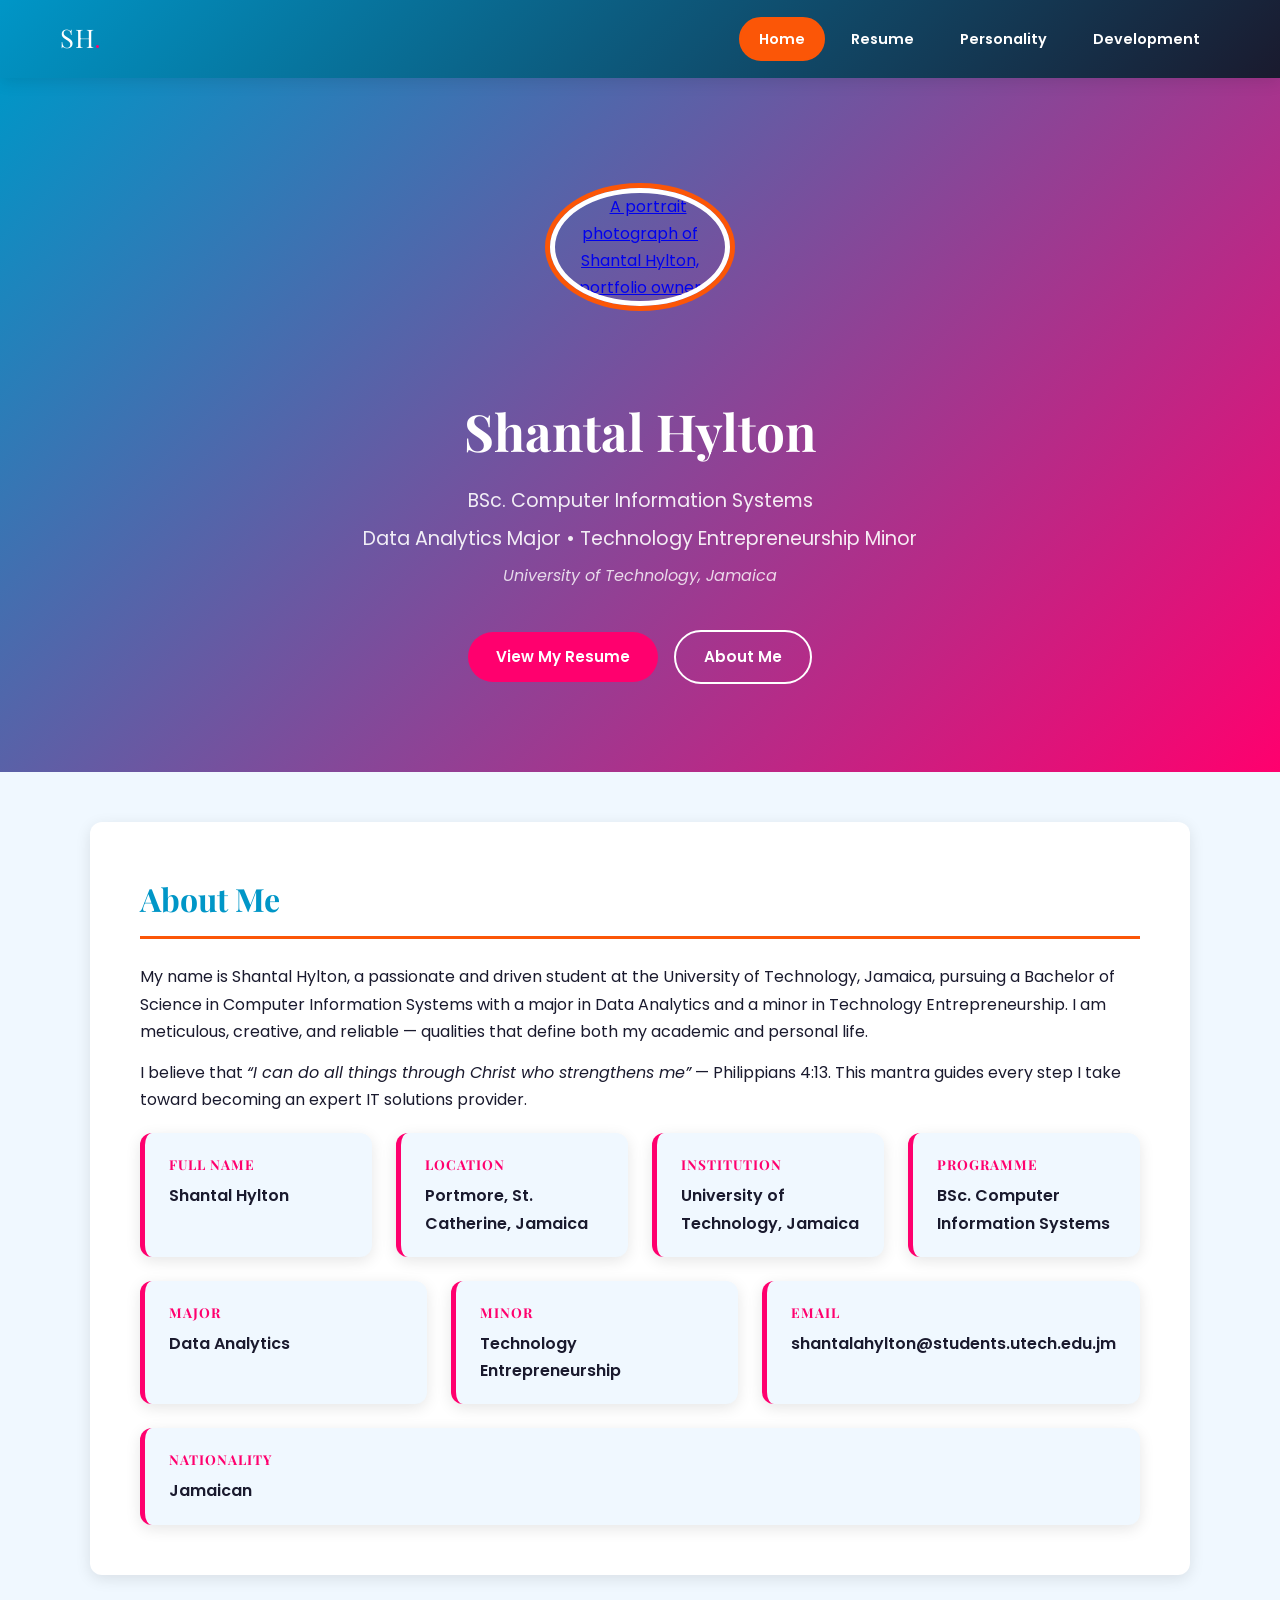
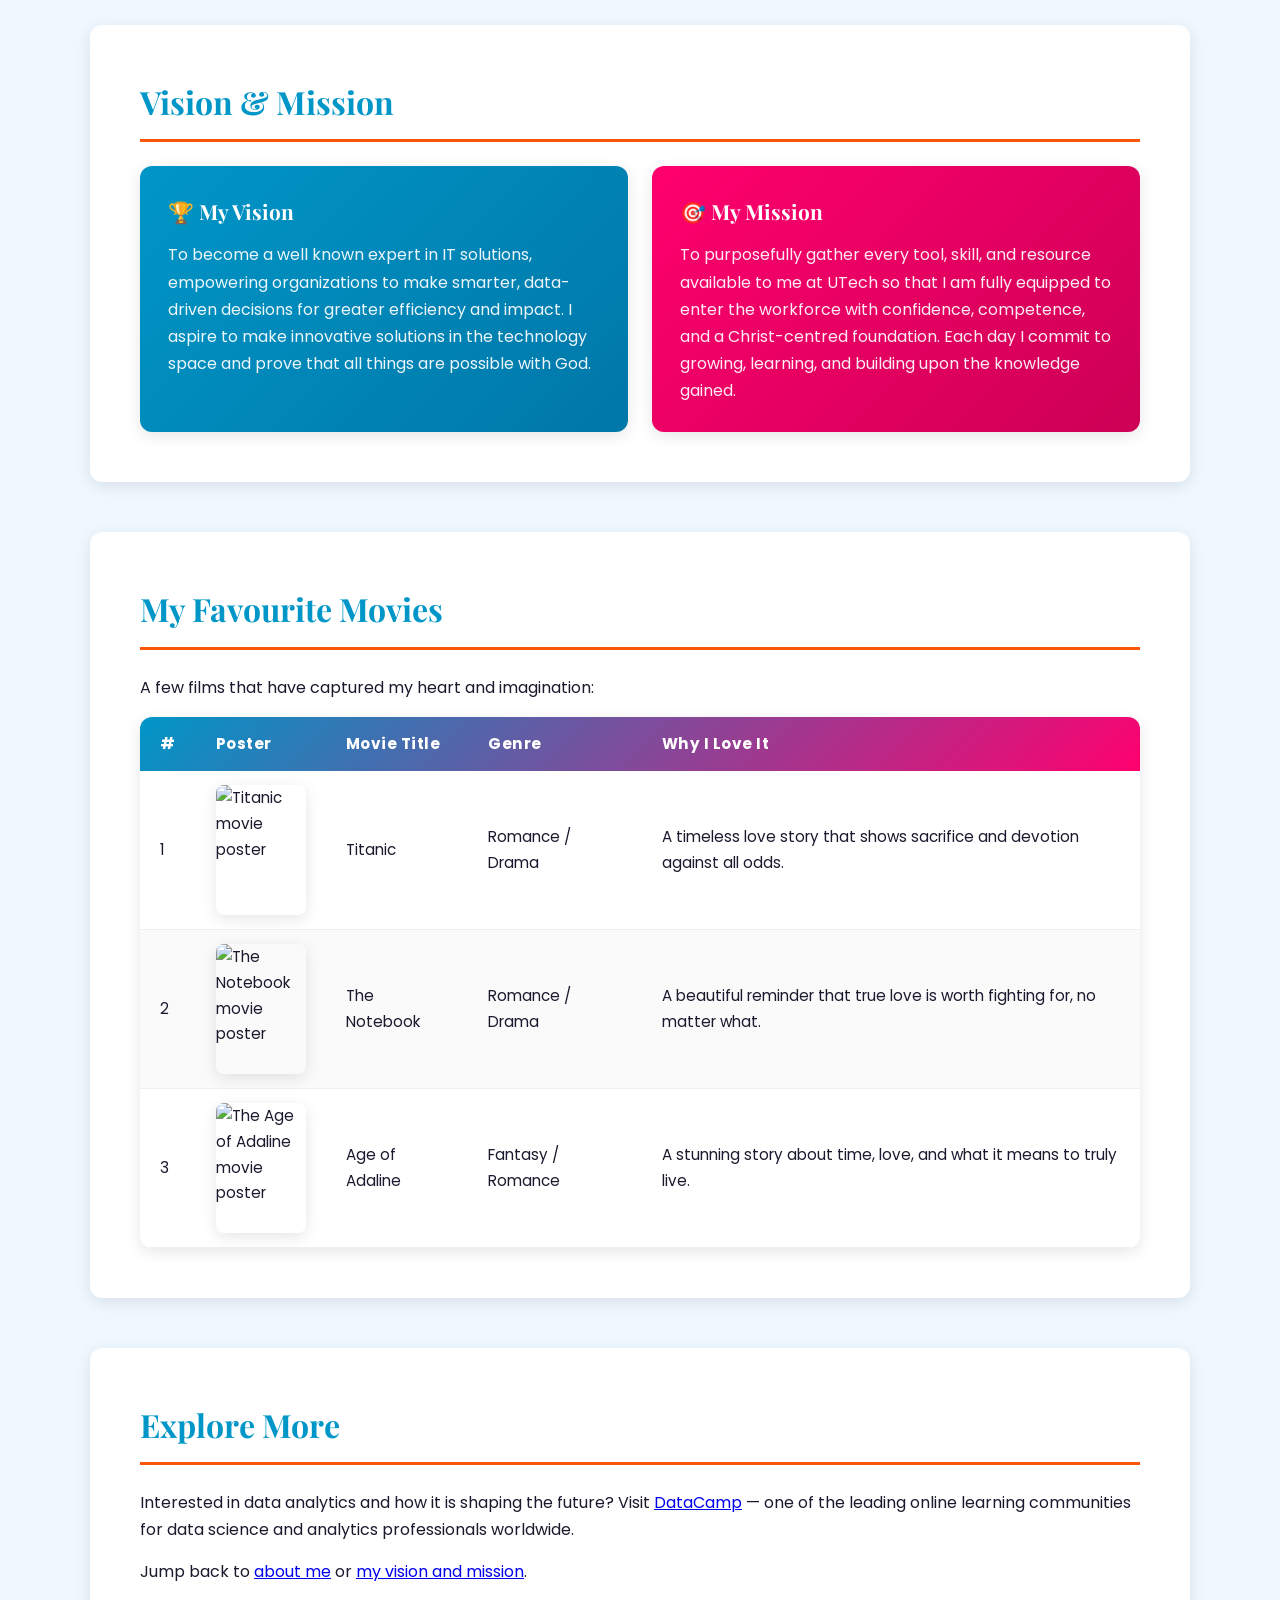
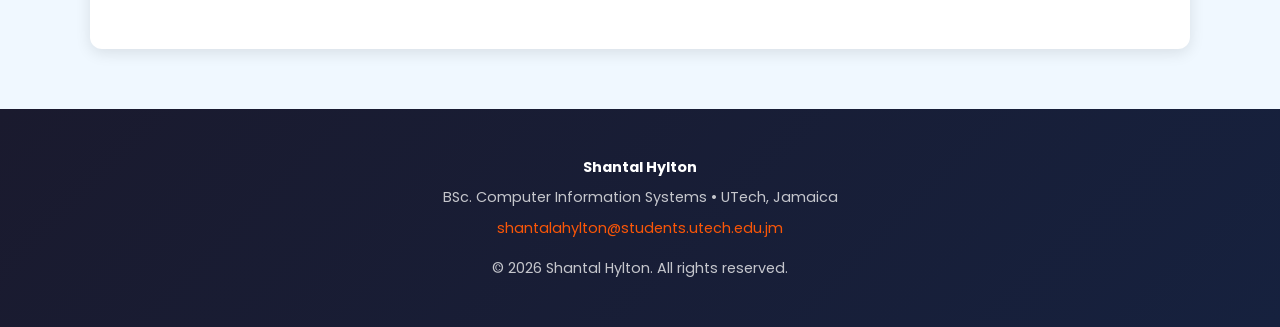
==== index.html @ 5e995da2 "Add files via upload" ====
<!DOCTYPE html>
<html lang="en">
<head>
  <meta charset="UTF-8" />
  <meta name="viewport" content="width=device-width, initial-scale=1.0" />
  <title>Shantal Hylton | Portfolio</title>
  <link rel="stylesheet" href="style.css" />
</head>
<body>

  <!-- HEADER & NAVIGATION -->
  <header>
    <a href="index.html" class="logo">SH<span>.</span></a>
    <nav>
      <a href="index.html" class="active">Home</a>
      <a href="resume.html">Resume</a>
      <a href="personality.html">Personality</a>
      <a href="development.html">Development</a>
    </nav>
  </header>

  <!-- HERO SECTION -->
  <div class="hero">
    <!-- Profile image links to local mail client as required by Q1 -->
    <div class="profile-img-wrapper">
      <a href="mailto:shantalahylton@students.utech.edu.jm" title="Email Shantal">
        <img
          src="../Assets/profile.jpg"
          alt="A portrait photograph of Shantal Hylton, portfolio owner"
        />
      </a>
    </div>
    <h1>Shantal Hylton</h1>
    <p>BSc. Computer Information Systems</p>
    <p>Data Analytics Major &bull; Technology Entrepreneurship Minor</p>
    <p class="subtitle">University of Technology, Jamaica</p>
    <br />
    <a href="resume.html" class="btn btn-primary">View My Resume</a>
    <a href="personality.html" class="btn btn-outline">About Me</a>
  </div>

  <!-- ABOUT / DEMOGRAPHIC SECTION -->
  <section id="about">
    <h2>About Me</h2>
    <p>
      My name is Shantal Hylton, a passionate and driven student at the
      University of Technology, Jamaica, pursuing a Bachelor of Science in
      Computer Information Systems with a major in Data Analytics and a minor
      in Technology Entrepreneurship. I am meticulous, creative, and reliable
      &mdash; qualities that define both my academic and personal life.
    </p>
    <p>
      I believe that <em>&ldquo;I can do all things through Christ who strengthens me&rdquo;</em>
      &mdash; Philippians 4:13. This mantra guides every step I take toward becoming
      an expert IT solutions provider.
    </p>

    <!-- DEMOGRAPHIC DATA CARDS -->
    <div class="demo-grid">
      <div class="demo-card">
        <h3>Full Name</h3>
        <p>Shantal Hylton</p>
      </div>
      <div class="demo-card">
        <h3>Location</h3>
        <p>Portmore, St. Catherine, Jamaica</p>
      </div>
      <div class="demo-card">
        <h3>Institution</h3>
        <p>University of Technology, Jamaica</p>
      </div>
      <div class="demo-card">
        <h3>Programme</h3>
        <p>BSc. Computer Information Systems</p>
      </div>
      <div class="demo-card">
        <h3>Major</h3>
        <p>Data Analytics</p>
      </div>
      <div class="demo-card">
        <h3>Minor</h3>
        <p>Technology Entrepreneurship</p>
      </div>
      <div class="demo-card">
        <h3>Email</h3>
        <p>shantalahylton@students.utech.edu.jm</p>
      </div>
      <div class="demo-card">
        <h3>Nationality</h3>
        <p>Jamaican</p>
      </div>
    </div>
  </section>

  <!-- VISION & MISSION SECTION -->
  <section id="vision-mission">
    <h2>Vision &amp; Mission</h2>
    <div class="vm-grid">
      <div class="vm-card vision">
        <h3>&#127942; My Vision</h3>
        <p>
          To become a well known expert in IT solutions, empowering
          organizations to make smarter, data-driven decisions for greater
          efficiency and impact. I aspire to make innovative solutions in the technology
          space and prove that all things are possible with God.
        </p>
      </div>
      <div class="vm-card mission">
        <h3>&#127919; My Mission</h3>
        <p>
          To purposefully gather every tool, skill, and resource available to
          me at UTech so that I am fully equipped to enter the workforce with
          confidence, competence, and a Christ-centred foundation. Each day I
          commit to growing, learning, and building upon the knowledge gained.
        </p>
      </div>
    </div>
  </section>

  <!-- FAVOURITE MOVIES TABLE WITH POSTERS -->
  <section id="favourites">
    <h2>My Favourite Movies</h2>
    <p>A few films that have captured my heart and imagination:</p>

    <table>
      <thead>
        <tr>
          <th>#</th>
          <th>Poster</th>
          <th>Movie Title</th>
          <th>Genre</th>
          <th>Why I Love It</th>
        </tr>
      </thead>
      <tbody>
        <tr>
          <td>1</td>
          <td>
            <img
              src="../Assets/titanic.png"
              alt="Titanic movie poster"
              class="movie-poster"
            />
          </td>
          <td>Titanic</td>
          <td>Romance / Drama</td>
          <td>A timeless love story that shows sacrifice and devotion against all odds.</td>
        </tr>
        <tr>
          <td>2</td>
          <td>
            <img
              src="../Assets/notebook.png"
              alt="The Notebook movie poster"
              class="movie-poster"
            />
          </td>
          <td>The Notebook</td>
          <td>Romance / Drama</td>
          <td>A beautiful reminder that true love is worth fighting for, no matter what.</td>
        </tr>
        <tr>
          <td>3</td>
          <td>
            <img
              src="../Assets/adaline.png"
              alt="The Age of Adaline movie poster"
              class="movie-poster"
            />
          </td>
          <td>Age of Adaline</td>
          <td>Fantasy / Romance</td>
          <td>A stunning story about time, love, and what it means to truly live.</td>
        </tr>
      </tbody>
    </table>
  </section>

  <!-- EXTERNAL LINK & ANCHOR SECTION -->
  <section id="links">
    <h2>Explore More</h2>
    <p>
      Interested in data analytics and how it is shaping the future? Visit
      <a href="https://www.datacamp.com" target="_blank">DataCamp</a>
      &mdash; one of the leading online learning communities for data science and
      analytics professionals worldwide.
    </p>
    <p>
      Jump back to <a href="#about">about me</a> or
      <a href="#vision-mission">my vision and mission</a>.
    </p>
  </section>

  <!-- FOOTER -->
  <footer>
    <p><strong style="color:#fff;">Shantal Hylton</strong></p>
    <p>BSc. Computer Information Systems &bull; UTech, Jamaica</p>
    <p><a href="mailto:shantalahylton@students.utech.edu.jm">shantalahylton@students.utech.edu.jm</a></p>
    <p style="margin-top:16px;">&copy; 2026 Shantal Hylton. All rights reserved.</p>
  </footer>

</body>
</html>
---- style.css ----
/* ============================================
   Shantal Hylton — PORTFOLIO STYLESHEET
   style.css — linked to all pages
   ============================================ */

/* ── GOOGLE FONTS ── */
@import url('https://fonts.googleapis.com/css2?family=Poppins:wght@300;400;600;700&family=Playfair+Display:wght@700&display=swap');

/* ── CSS VARIABLES ── */
:root {
  --primary:      #0096c7;   /* light blue */
  --hot-pink:     #ff006e;   /* hot pink */
  --orange:       #fb5607;   /* orange */
  --white:        #ffffff;
  --light-bg:     #f0f8ff;
  --dark:         #1a1a2e;
  --grey:         #555555;
  --light-grey:   #f5f5f5;
  --font-main:    'Poppins', sans-serif;
  --font-heading: 'Playfair Display', serif;
  --border-radius: 12px;
  --box-shadow:   0 4px 15px rgba(0, 0, 0, 0.1);
  --transition:   all 0.3s ease;
}

/* ── GLOBAL RESET ── */
* {
  box-sizing: border-box;
  margin: 0;
  padding: 0;
  font-family: var(--font-main);
}

body {
  background-color: var(--light-bg);
  color: var(--dark);
  line-height: 1.7;
}

/* ── TYPOGRAPHY ── */
h1, h2, h3 {
  font-family: var(--font-heading);
}

h1 { font-size: 2.8em; color: var(--white); }
h2 { font-size: 2em;   color: var(--primary); margin-bottom: 16px; }
h3 { font-size: 1.3em; color: var(--dark);    margin-bottom: 10px; }

p  { margin-bottom: 14px; font-size: 1em; }

/* ── HEADER ── */
header {
  background: linear-gradient(135deg, var(--primary), var(--dark));
  color: var(--white);
  padding: 16px 40px;
  display: flex;
  justify-content: space-between;
  align-items: center;
  position: sticky;
  top: 0;
  z-index: 1000;
  box-shadow: var(--box-shadow);
}

/* Logo */
.logo {
  font-family: var(--font-heading);
  font-size: 1.6em;
  color: var(--white);
  text-decoration: none;
  letter-spacing: 1px;
}

.logo span {
  color: var(--hot-pink);
}

/* ── NAVIGATION ── */
nav {
  display: flex;
  gap: 8px;
  flex-wrap: wrap;
}

nav a {
  color: var(--white);
  text-decoration: none;
  padding: 8px 16px;
  border-radius: 25px;
  font-size: 0.9em;
  font-weight: 600;
  border: 2px solid transparent;
  transition: background-color 0.3s ease, transform 0.3s ease, box-shadow 0.3s ease;
}

nav a:hover {
  background-color: var(--hot-pink);
  border-color: var(--hot-pink);
  transform: translateY(-2px);
}

nav a.active {
  background-color: var(--orange);
  border-color: var(--orange);
}

/* ── HERO SECTION ── */
.hero {
  background: linear-gradient(135deg, var(--primary) 0%, var(--hot-pink) 100%);
  color: var(--white);
  text-align: center;
  padding: 80px 20px;
}

.hero h1 {
  font-size: 3em;
  margin-bottom: 10px;
  animation: fadeInDown 1s ease;
}

.hero p {
  font-size: 1.2em;
  color: rgba(255,255,255,0.9);
  margin-bottom: 6px;
}

.hero .subtitle {
  font-size: 1em;
  color: rgba(255,255,255,0.8);
  font-style: italic;
}

/* Profile image */
.profile-img-wrapper {
  margin: 30px auto 20px auto;
  width: 180px;
  height: 180px;
}

.profile-img-wrapper a {
  display: block;
  width: 100%;
  height: 100%;
}

.profile-img-wrapper img {
  width: 180px;
  height: 180px;
  border-radius: 50%;
  object-fit: cover;
  border: 5px solid var(--white);
  box-shadow: 0 0 0 5px var(--orange);
  transition: var(--transition);
  animation: fadeIn 1.2s ease;
}

.profile-img-wrapper img:hover {
  transform: scale(1.05);
  box-shadow: 0 0 0 8px var(--hot-pink);
}

/* ── SECTIONS ── */
section {
  max-width: 1100px;
  margin: 50px auto;
  padding: 40px;
  background-color: var(--white);
  border-radius: var(--border-radius);
  box-shadow: var(--box-shadow);
  scroll-margin-top: 80px;
}

section h2 {
  border-bottom: 3px solid var(--orange);
  padding-bottom: 10px;
  margin-bottom: 24px;
}

/* ── DEMOGRAPHIC CARDS ── */
.demo-grid {
  display: flex;
  flex-wrap: wrap;
  gap: 20px;
  margin-top: 20px;
}

.demo-card {
  background: var(--light-bg);
  border-left: 5px solid var(--hot-pink);
  border-radius: var(--border-radius);
  padding: 20px 24px;
  flex: 1 1 200px;
  box-shadow: var(--box-shadow);
  transition: var(--transition);
}

.demo-card:hover {
  transform: translateY(-4px);
  border-left-color: var(--orange);
  box-shadow: 0 8px 24px rgba(0,0,0,0.15);
}

.demo-card h3 {
  color: var(--hot-pink);
  font-size: 0.85em;
  text-transform: uppercase;
  letter-spacing: 1px;
  margin-bottom: 6px;
}

.demo-card p {
  font-size: 1em;
  font-weight: 600;
  color: var(--dark);
  margin: 0;
}

/* ── VISION & MISSION ── */
.vm-grid {
  display: flex;
  flex-wrap: wrap;
  gap: 24px;
  margin-top: 10px;
}

.vm-card {
  flex: 1 1 300px;
  padding: 28px;
  border-radius: var(--border-radius);
  box-shadow: var(--box-shadow);
  transition: var(--transition);
}

.vm-card.vision {
  background: linear-gradient(135deg, var(--primary), #0077a8);
  color: var(--white);
}

.vm-card.mission {
  background: linear-gradient(135deg, var(--hot-pink), #cc0055);
  color: var(--white);
}

.vm-card:hover {
  transform: translateY(-4px);
  box-shadow: 0 10px 28px rgba(0,0,0,0.18);
}

.vm-card h3 {
  color: var(--white);
  font-size: 1.3em;
  margin-bottom: 12px;
  font-family: var(--font-heading);
}

.vm-card p {
  color: rgba(255,255,255,0.92);
  margin: 0;
}

/* ── PERSONALITY TRAITS ── */
.trait-grid {
  display: flex;
  flex-wrap: wrap;
  gap: 20px;
  margin-top: 16px;
}

.trait-card {
  flex: 1 1 250px;
  background: var(--light-bg);
  border-radius: var(--border-radius);
  padding: 24px;
  border-top: 5px solid var(--orange);
  box-shadow: var(--box-shadow);
  transition: var(--transition);
  text-align: center;
}

.trait-card:hover {
  transform: translateY(-5px);
  border-top-color: var(--hot-pink);
  box-shadow: 0 10px 28px rgba(0,0,0,0.15);
}

.trait-card .icon {
  font-size: 2.5em;
  margin-bottom: 12px;
  display: block;
}

.trait-card h3 {
  color: var(--primary);
  margin-bottom: 8px;
}

/* ── HERO/MENTOR QUOTE ── */
.quote-block {
  background: linear-gradient(135deg, var(--dark), #16213e);
  color: var(--white);
  border-radius: var(--border-radius);
  padding: 40px;
  text-align: center;
  margin-top: 20px;
  position: relative;
}

.quote-block::before {
  content: '\201C';
  font-size: 8em;
  color: var(--hot-pink);
  position: absolute;
  top: -20px;
  left: 20px;
  font-family: var(--font-heading);
  line-height: 1;
  opacity: 0.4;
}

.quote-block p {
  font-size: 1.4em;
  font-style: italic;
  color: var(--white);
  margin-bottom: 16px;
  font-family: var(--font-heading);
}

.quote-block .attribution {
  color: var(--orange);
  font-weight: 600;
  font-size: 1em;
  margin: 0;
}

/* ── RESUME PAGE ── */
.resume-header {
  background: linear-gradient(135deg, var(--primary), var(--hot-pink));
  color: var(--white);
  padding: 40px;
  border-radius: var(--border-radius);
  margin-bottom: 30px;
  text-align: center;
}

.resume-header h1 {
  font-size: 2.4em;
  margin-bottom: 8px;
}

.resume-header p {
  color: rgba(255,255,255,0.9);
  margin: 4px 0;
}

.resume-section {
  margin-bottom: 36px;
}

.resume-section h3 {
  color: var(--primary);
  border-bottom: 2px solid var(--orange);
  padding-bottom: 6px;
  margin-bottom: 16px;
  text-transform: uppercase;
  letter-spacing: 1px;
  font-size: 1em;
}

.resume-item {
  margin-bottom: 20px;
  padding-left: 16px;
  border-left: 3px solid var(--hot-pink);
}

.resume-item h4 {
  color: var(--dark);
  font-size: 1em;
  font-weight: 700;
  margin-bottom: 2px;
}

.resume-item .date {
  color: var(--orange);
  font-size: 0.85em;
  font-weight: 600;
  margin-bottom: 6px;
}

.resume-item p {
  color: var(--grey);
  font-size: 0.9em;
  margin: 4px 0;
}

.resume-item ul li {
  color: var(--grey);
  font-size: 0.9em;
}

.skills-grid {
  display: flex;
  flex-wrap: wrap;
  gap: 10px;
  margin-top: 10px;
}

.skill-tag {
  background: var(--primary);
  color: var(--white);
  padding: 6px 16px;
  border-radius: 20px;
  font-size: 0.85em;
  font-weight: 600;
  transition: var(--transition);
}

.skill-tag:hover {
  background: var(--hot-pink);
  transform: scale(1.05);
}

/* ── TABLE ── */
table {
  width: 100%;
  border-collapse: collapse;
  margin-top: 16px;
  border-radius: var(--border-radius);
  overflow: hidden;
  box-shadow: var(--box-shadow);
}

thead {
  background: linear-gradient(135deg, var(--primary), var(--hot-pink));
  color: var(--white);
}

thead th {
  padding: 14px 20px;
  text-align: left;
  font-size: 0.95em;
  letter-spacing: 0.5px;
}

tbody tr {
  border-bottom: 1px solid #eee;
  transition: var(--transition);
}

tbody tr:hover {
  background-color: var(--light-bg);
  transform: scale(1.01);
}

tbody td {
  padding: 14px 20px;
  font-size: 0.95em;
  color: var(--dark);
}

tbody tr:nth-child(even) {
  background-color: #fafafa;
}

/* ── LISTS ── */
ul, ol {
  padding-left: 24px;
  margin-bottom: 16px;
}

ul li, ol li {
  margin-bottom: 8px;
  font-size: 0.95em;
}

/* ── BUTTONS ── */
.btn {
  display: inline-block;
  padding: 12px 28px;
  border-radius: 30px;
  font-weight: 600;
  font-size: 0.95em;
  text-decoration: none;
  cursor: pointer;
  border: none;
  transition: var(--transition);
  margin: 8px 6px;
}

.btn-primary {
  background-color: var(--hot-pink);
  color: var(--white);
}

.btn-primary:hover {
  background-color: var(--orange);
  transform: translateY(-3px);
  box-shadow: 0 6px 20px rgba(255, 0, 110, 0.4);
}

.btn-outline {
  background-color: transparent;
  color: var(--white);
  border: 2px solid var(--white);
}

.btn-outline:hover {
  background-color: var(--white);
  color: var(--primary);
  transform: translateY(-3px);
}

/* ── FOOTER ── */
footer {
  background: linear-gradient(135deg, var(--dark), #16213e);
  color: var(--white);
  text-align: center;
  padding: 40px 20px;
  margin-top: 60px;
}

footer p {
  color: rgba(255,255,255,0.75);
  margin: 6px 0;
  font-size: 0.9em;
}

footer a {
  color: var(--orange);
  text-decoration: none;
  transition: var(--transition);
}

footer a:hover {
  color: var(--hot-pink);
}

/* ── AI REPORT SECTION ── */
.ai-report {
  background: var(--light-bg);
  border-radius: var(--border-radius);
  padding: 30px;
  border-left: 6px solid var(--primary);
  margin-top: 16px;
}

.ai-report h3 {
  color: var(--primary);
}

/* ── TWELVE PILLARS SECTION ── */
.pillar-card {
  background: var(--white);
  border-radius: var(--border-radius);
  padding: 28px;
  margin-bottom: 24px;
  border-left: 6px solid var(--orange);
  box-shadow: var(--box-shadow);
  transition: var(--transition);
}

.pillar-card:hover {
  transform: translateX(6px);
  border-left-color: var(--hot-pink);
}

.pillar-card h3 {
  color: var(--orange);
  margin-bottom: 10px;
}

/* ── ANIMATIONS ── */
@keyframes fadeInDown {
  from { opacity: 0; transform: translateY(-30px); }
  to   { opacity: 1; transform: translateY(0); }
}

@keyframes fadeIn {
  from { opacity: 0; }
  to   { opacity: 1; }
}

@keyframes slideUp {
  from { opacity: 0; transform: translateY(40px); }
  to   { opacity: 1; transform: translateY(0); }
}

.animate-slide {
  animation: slideUp 0.8s ease both;
}

/* ── RESPONSIVE — MOBILE (min 600px) ── */
@media screen and (min-width: 600px) {
  .hero h1       { font-size: 2.4em; }
  section        { padding: 30px 24px; margin: 30px 16px; }
  .demo-grid     { flex-direction: row; }
  .vm-grid       { flex-direction: row; }
  .trait-grid    { flex-direction: row; }
  nav            { gap: 6px; }
  nav a          { padding: 6px 12px; font-size: 0.85em; }
}

/* ── RESPONSIVE — DESKTOP (min 950px) ── */
@media screen and (min-width: 950px) {
  .hero h1       { font-size: 3.2em; }
  section        { padding: 50px; margin: 50px auto; }
  nav a          { padding: 8px 18px; font-size: 0.9em; }
  header         { padding: 16px 60px; }
  .demo-grid     { gap: 24px; }
  .trait-grid    { gap: 24px; }
}

/* ── MOVIE POSTERS IN TABLE ── */
.movie-poster {
  width: 90px;
  height: 130px;
  object-fit: cover;
  border-radius: 8px;
  box-shadow: var(--box-shadow);
  transition: var(--transition);
  display: block;
}

.movie-poster:hover {
  transform: scale(1.08);
  box-shadow: 0 8px 24px rgba(0,0,0,0.25);
}
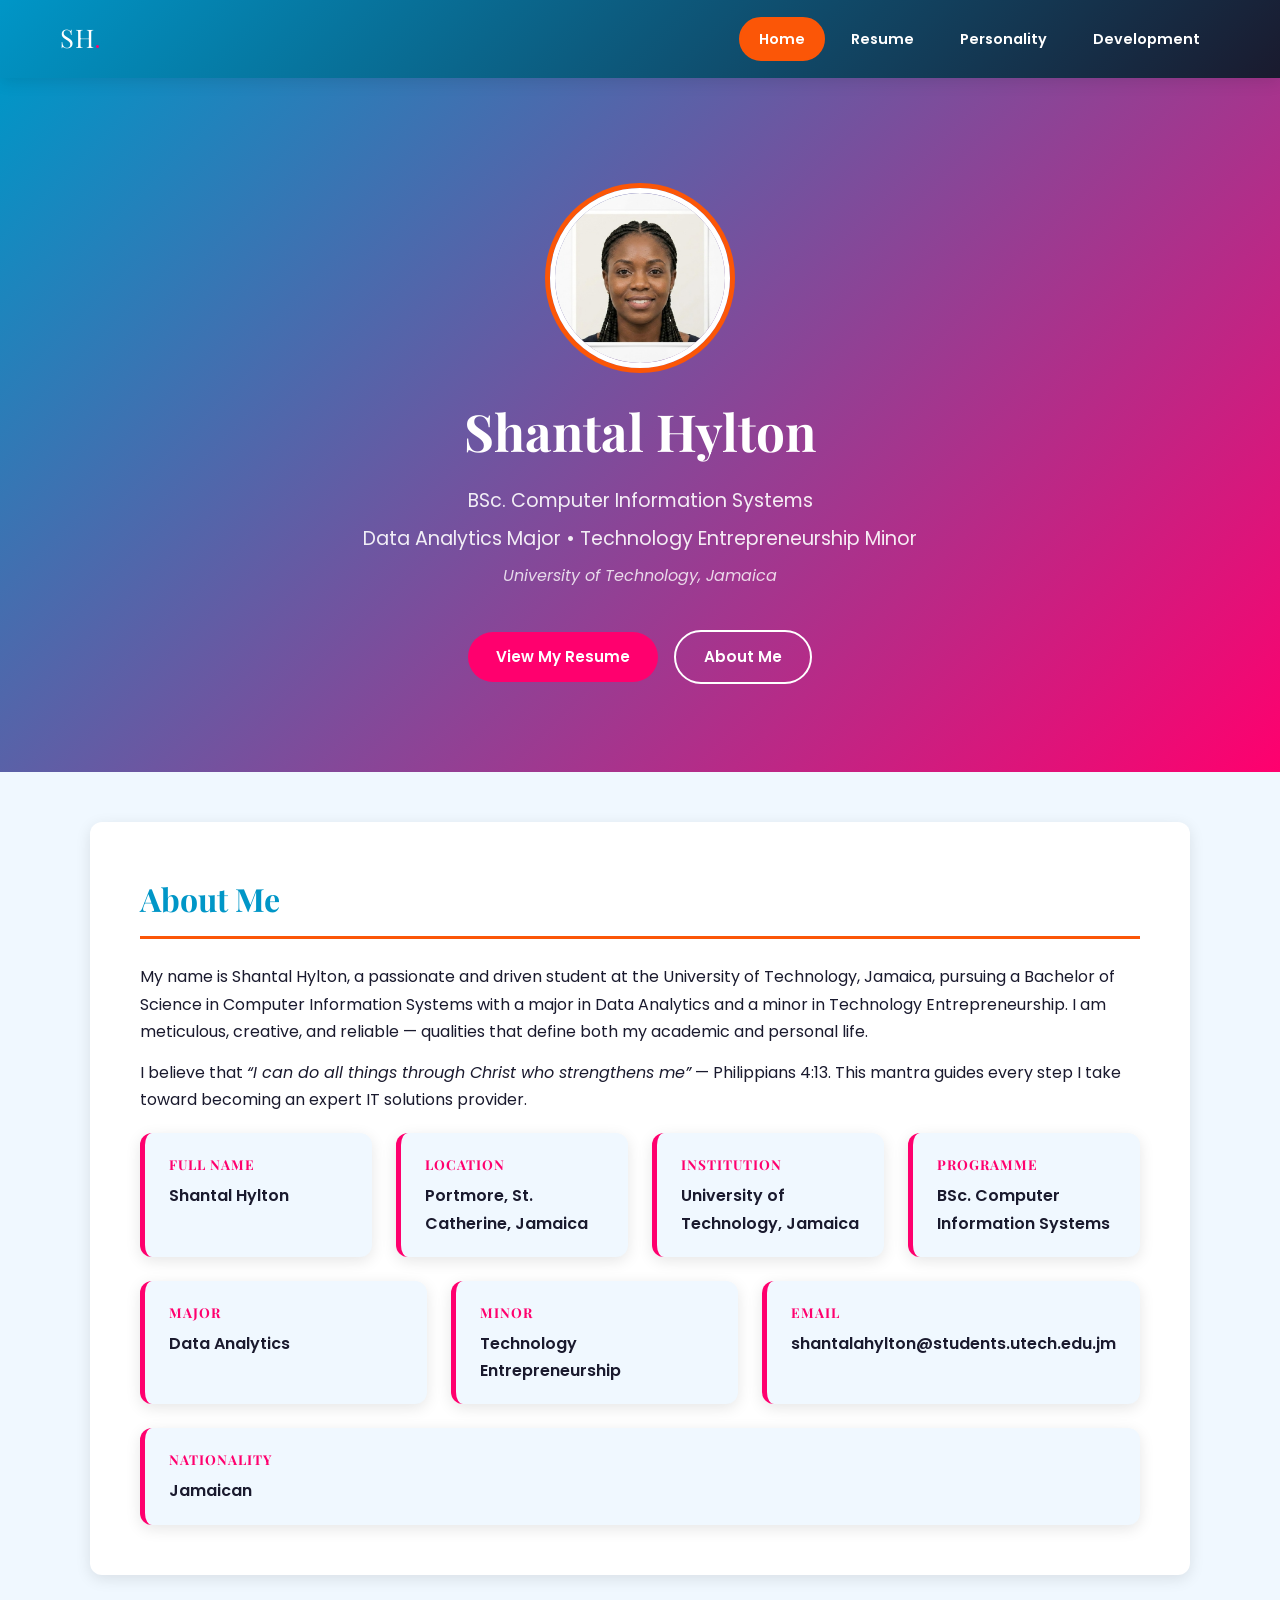
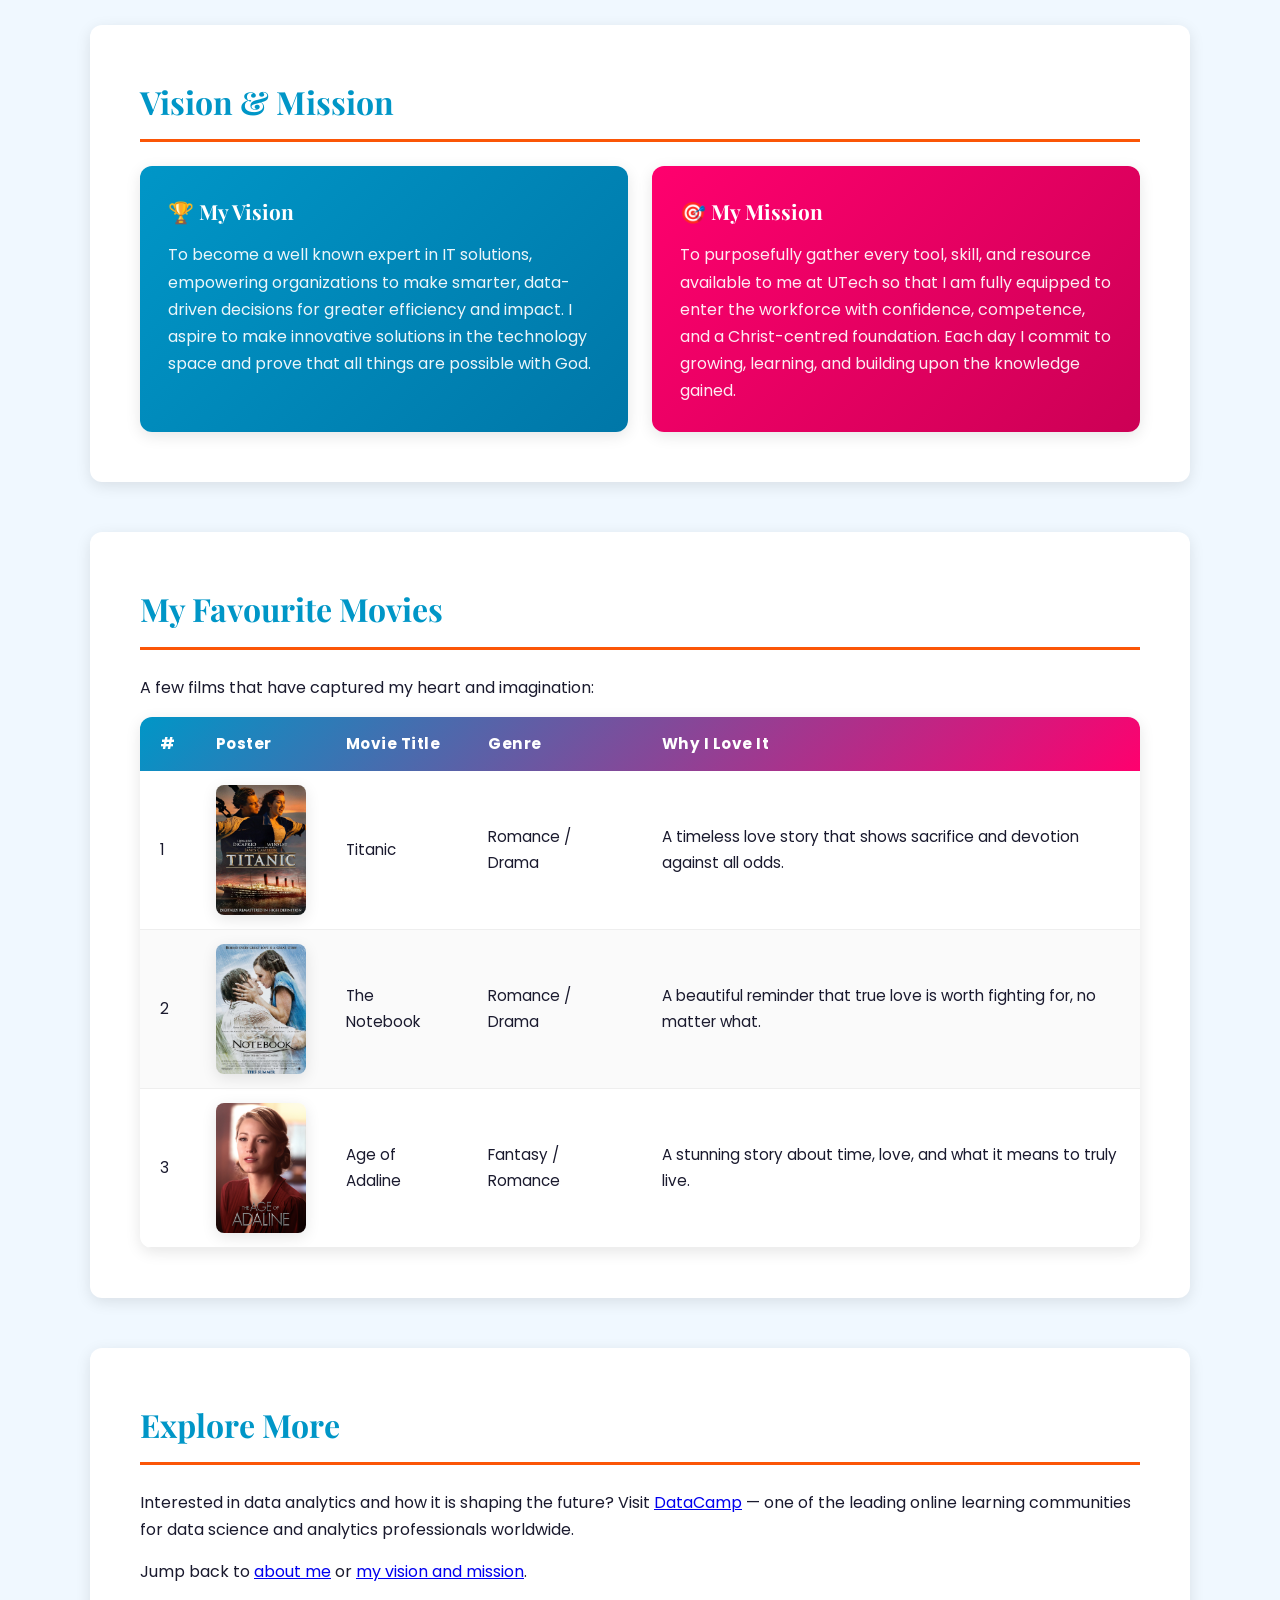
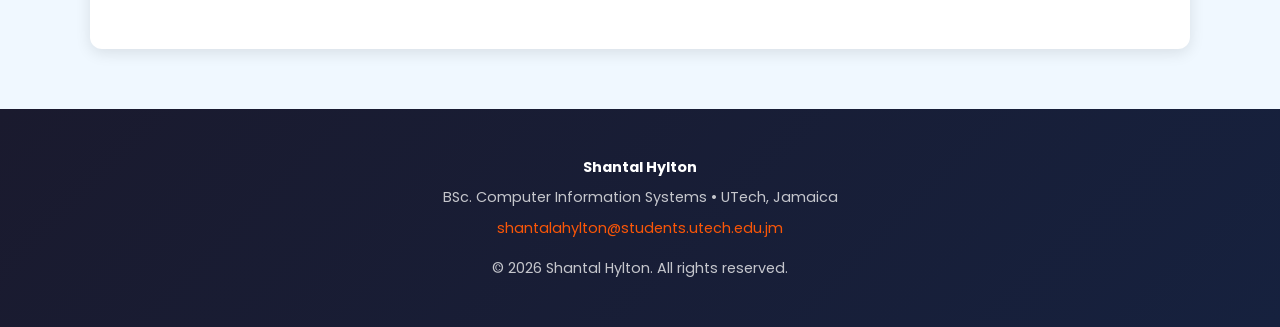
==== commit 81080c5b: "Add files via upload" ====
--- a/index.html
+++ b/index.html
@@ -25,7 +25,7 @@
     <div class="profile-img-wrapper">
       <a href="mailto:shantalahylton@students.utech.edu.jm" title="Email Shantal">
         <img
-          src="../Assets/profile.jpg"
+          src="./profile.jpg"
           alt="A portrait photograph of Shantal Hylton, portfolio owner"
         />
       </a>
@@ -137,7 +137,7 @@
           <td>1</td>
           <td>
             <img
-              src="../Assets/titanic.png"
+              src="./titanic.png"
               alt="Titanic movie poster"
               class="movie-poster"
             />
@@ -150,7 +150,7 @@
           <td>2</td>
           <td>
             <img
-              src="../Assets/notebook.png"
+              src="./notebook.png"
               alt="The Notebook movie poster"
               class="movie-poster"
             />
@@ -163,7 +163,7 @@
           <td>3</td>
           <td>
             <img
-              src="../Assets/adaline.png"
+              src="./adaline.png"
               alt="The Age of Adaline movie poster"
               class="movie-poster"
             />
